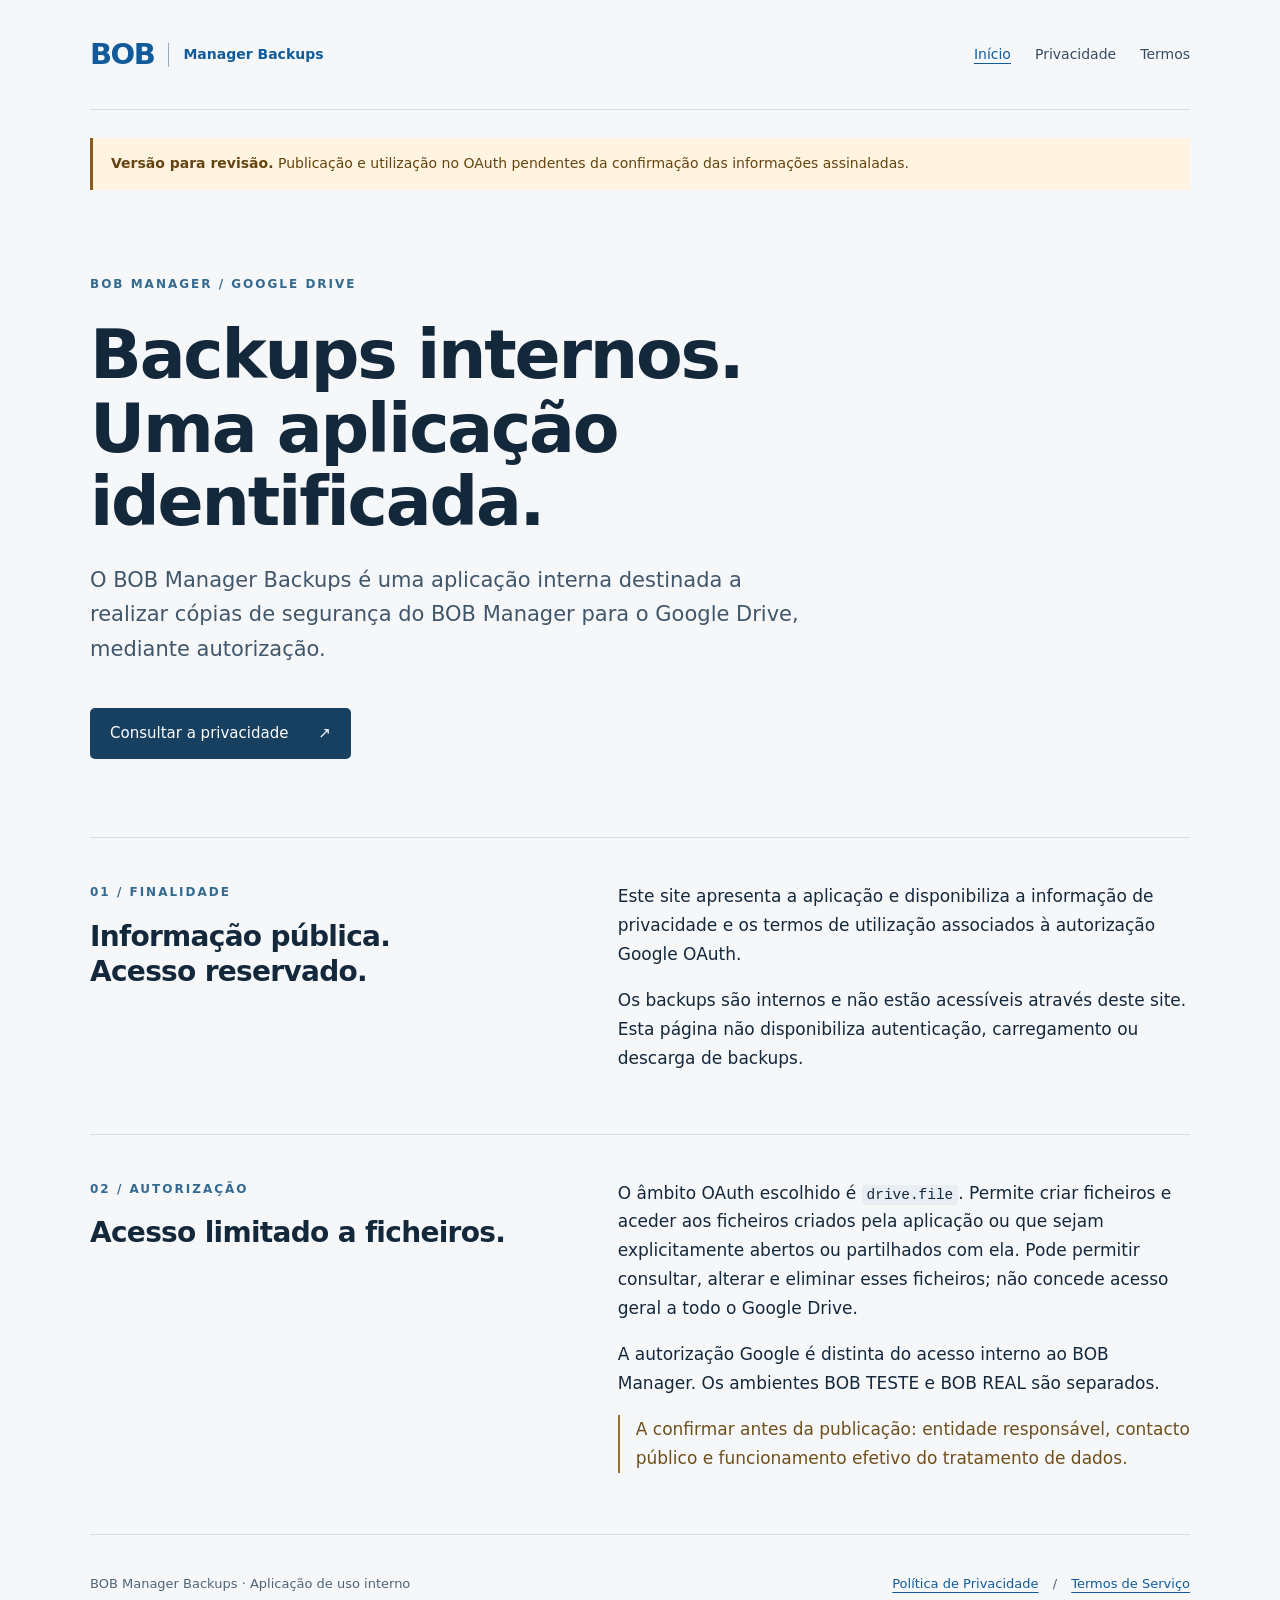
==== docs/index.html @ f1970cee "Preparar páginas institucionais e plano de publicação sem ativar Pages" ====
<!doctype html>
<html lang="pt-PT"><head><meta charset="utf-8"><meta name="viewport" content="width=device-width, initial-scale=1"><meta name="robots" content="noindex, nofollow"><meta name="description" content="Informação sobre a aplicação interna BOB Manager Backups e a integração com o Google Drive."><title>Apresentação · BOB Manager Backups</title><link rel="stylesheet" href="./assets/style.css"></head><body><a class="skip" href="#conteudo">Saltar para o conteúdo</a><header class="wrap"><a class="brand" href="./">BOB<span>Manager Backups</span></a><nav aria-label="Navegação principal"><a href="./" aria-current="page">Início</a><a href="./privacidade/">Privacidade</a><a href="./termos/">Termos</a></nav></header><main id="conteudo" class="wrap"><aside class="notice" aria-label="Estado do documento"><strong>Versão para revisão.</strong> Publicação e utilização no OAuth pendentes da confirmação das informações assinaladas.</aside><section class="hero"><p class="eyebrow">BOB MANAGER / GOOGLE DRIVE</p><h1>Backups internos.<br>Uma aplicação identificada.</h1><p class="lead">O BOB Manager Backups é uma aplicação interna destinada a realizar cópias de segurança do BOB Manager para o Google Drive, mediante autorização.</p><a class="button" href="./privacidade/">Consultar a privacidade <span aria-hidden="true">↗</span></a></section><section class="details" aria-labelledby="finalidade"><div><p class="eyebrow">01 / FINALIDADE</p><h2 id="finalidade">Informação pública.<br>Acesso reservado.</h2></div><div><p>Este site apresenta a aplicação e disponibiliza a informação de privacidade e os termos de utilização associados à autorização Google OAuth.</p><p>Os backups são internos e não estão acessíveis através deste site. Esta página não disponibiliza autenticação, carregamento ou descarga de backups.</p></div></section><section class="details" aria-labelledby="permissao"><div><p class="eyebrow">02 / AUTORIZAÇÃO</p><h2 id="permissao">Acesso limitado a ficheiros.</h2></div><div><p>O âmbito OAuth escolhido é <code>drive.file</code>. Permite criar ficheiros e aceder aos ficheiros criados pela aplicação ou que sejam explicitamente abertos ou partilhados com ela. Pode permitir consultar, alterar e eliminar esses ficheiros; não concede acesso geral a todo o Google Drive.</p><p>A autorização Google é distinta do acesso interno ao BOB Manager. Os ambientes BOB TESTE e BOB REAL são separados.</p><p class="pending">A confirmar antes da publicação: entidade responsável, contacto público e funcionamento efetivo do tratamento de dados.</p></div></section></main><footer class="wrap"><p>BOB Manager Backups · Aplicação de uso interno</p><p><a href="./privacidade/">Política de Privacidade</a> <span aria-hidden="true">/</span> <a href="./termos/">Termos de Serviço</a></p></footer></body></html>
---- docs/assets/style.css ----
*{box-sizing:border-box}html{color-scheme:light;scroll-behavior:smooth}body{margin:0;background:#f6f7f9;color:#14283c;font:17px/1.7 system-ui,-apple-system,BlinkMacSystemFont,"Segoe UI",sans-serif}.wrap{width:min(1100px,calc(100% - 48px));margin:auto}header{display:flex;align-items:center;justify-content:space-between;gap:28px;padding:30px 0;border-bottom:1px solid #d4dce4}.brand{display:flex;align-items:center;gap:14px;font-size:29px;font-weight:800;text-decoration:none;letter-spacing:-1.5px}.brand span{border-left:1px solid #9aaabd;padding-left:14px;font-size:14px;font-weight:600;letter-spacing:0}a{color:#125b9a;text-underline-offset:4px}nav{display:flex;gap:24px}nav a{font-size:14px;text-decoration:none;color:#354b61}nav a[aria-current]{text-decoration:underline;color:#125b9a}a:focus-visible{outline:3px solid #007aa8;outline-offset:5px}.skip{position:absolute;left:20px;top:-100px;background:white;padding:8px;z-index:10}.skip:focus{top:10px}.notice{margin-top:28px;border-left:3px solid #8c581b;background:#fff4df;padding:14px 18px;color:#654312;font-size:14px}.hero{padding:72px 0 78px;max-width:850px}.eyebrow{font-size:12px;letter-spacing:2px;font-weight:750;color:#346a8f}h1{font-size:clamp(38px,5.5vw,68px);letter-spacing:-2.2px;line-height:1.08;margin:24px 0}h2{font-size:28px;letter-spacing:-.7px;line-height:1.25;margin:16px 0}.lead{font-size:21px;line-height:1.65;max-width:730px;color:#40566a}.button{display:inline-flex;gap:30px;margin-top:20px;background:#173f60;color:white;text-decoration:none;padding:13px 20px;border-radius:5px;font-size:15px}.button:hover{background:#0f2d46}.details{display:grid;grid-template-columns:1fr 1.25fr;gap:70px;padding:44px 0;border-top:1px solid #d4dce4}.details p:first-child{margin-top:0}code{font-size:.85em;overflow-wrap:anywhere;background:#e8eef3;padding:2px 5px;border-radius:3px}.pending{border-left:2px solid #96712a;padding-left:16px;color:#6e501c}.legal{max-width:800px;padding:50px 0 70px}.legal h1{font-size:clamp(36px,5vw,56px)}.legal h2{margin-top:40px;font-size:24px}footer{border-top:1px solid #d4dce4;display:flex;justify-content:space-between;gap:20px;padding:25px 0 40px;font-size:13px;color:#506477}footer span{margin:0 10px}@media(max-width:650px){.wrap{width:calc(100% - 36px)}header{align-items:flex-start;flex-direction:column;gap:18px;padding:23px 0}nav{gap:22px}.hero{padding:45px 0 50px}h1{letter-spacing:-1.3px}.lead{font-size:19px}.details{grid-template-columns:1fr;gap:16px;padding:30px 0}footer{flex-direction:column;gap:0}.legal{padding-top:30px}}@media(prefers-reduced-motion:reduce){html{scroll-behavior:auto}}
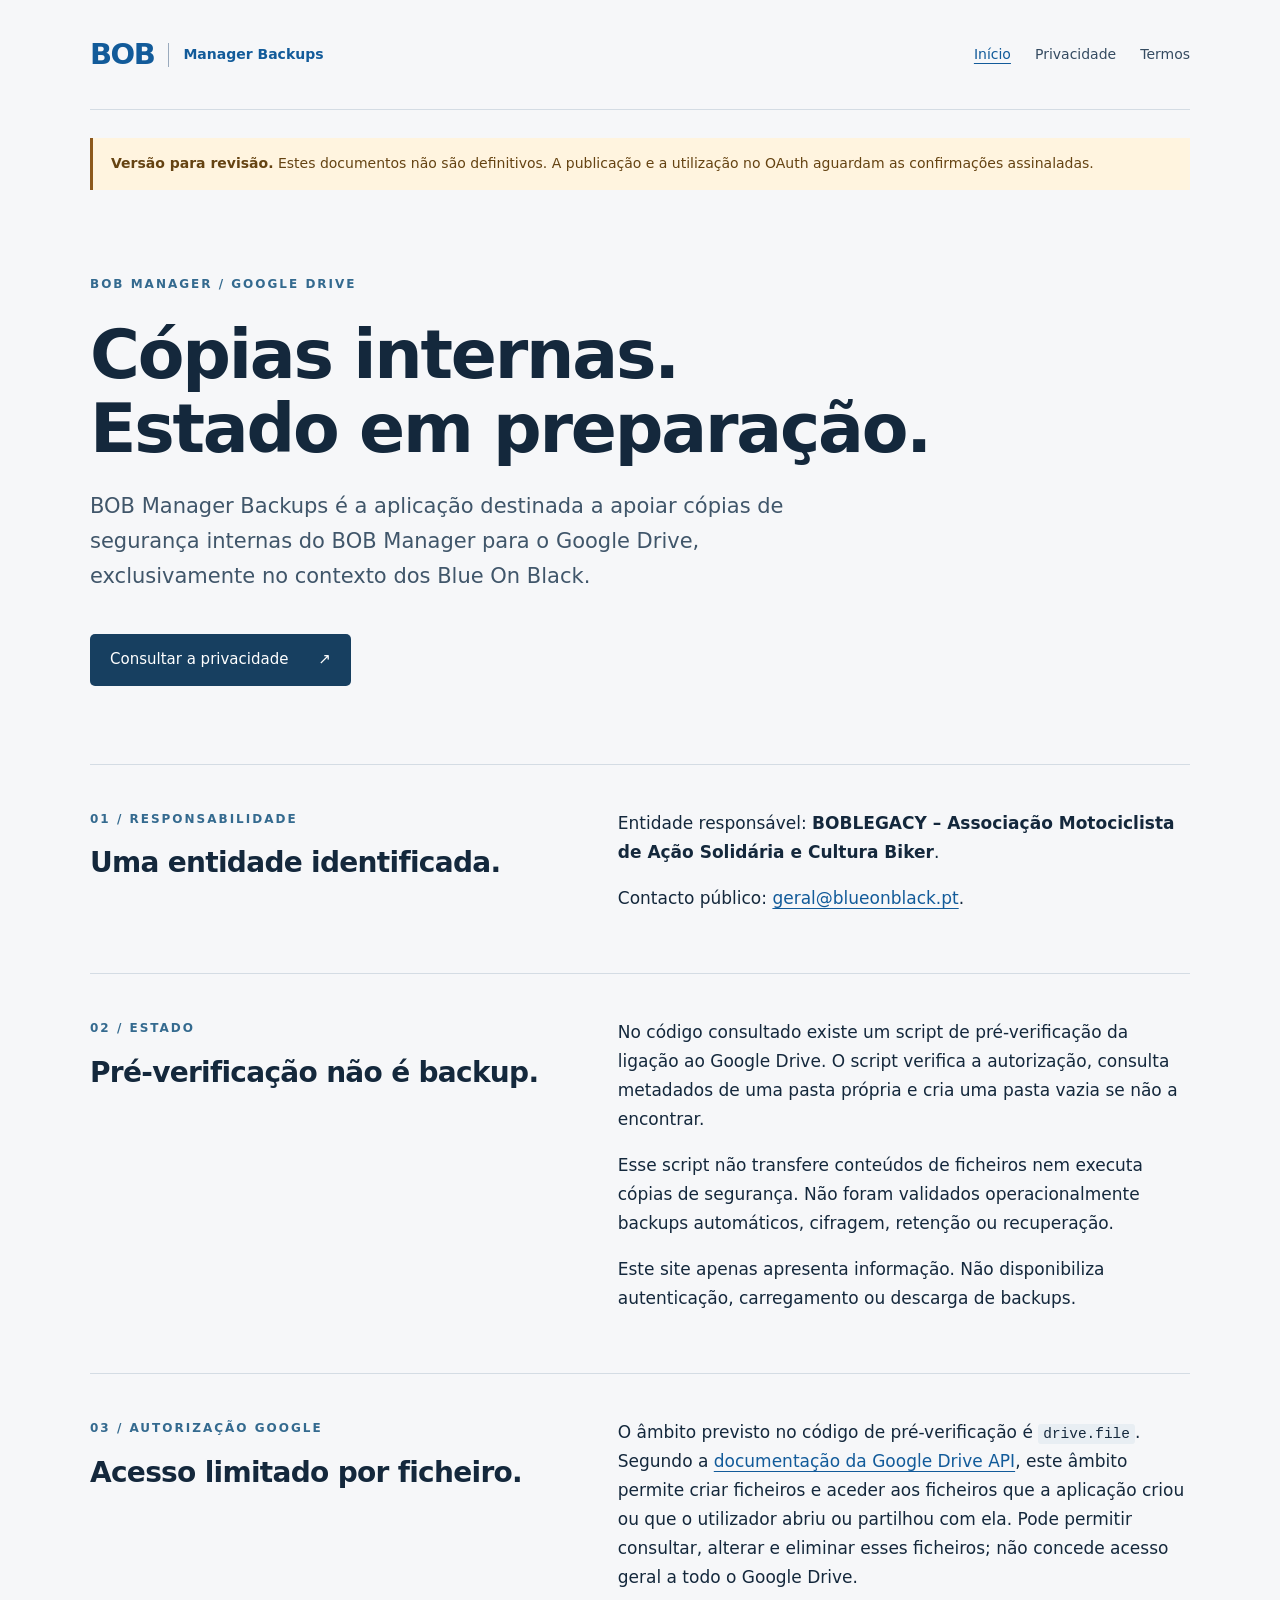
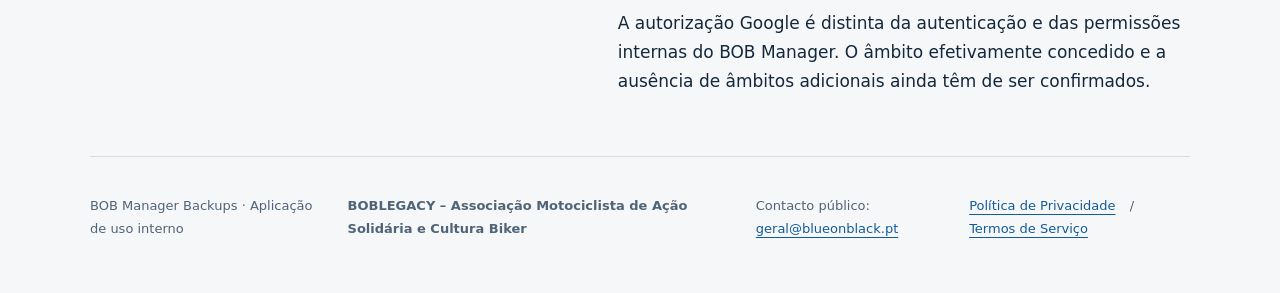
==== commit a36f7b76: "docs: clarify backup status and controller contact" ====
--- a/docs/index.html
+++ b/docs/index.html
@@ -1,2 +1,71 @@
 <!doctype html>
-<html lang="pt-PT"><head><meta charset="utf-8"><meta name="viewport" content="width=device-width, initial-scale=1"><meta name="robots" content="noindex, nofollow"><meta name="description" content="Informação sobre a aplicação interna BOB Manager Backups e a integração com o Google Drive."><title>Apresentação · BOB Manager Backups</title><link rel="stylesheet" href="./assets/style.css"></head><body><a class="skip" href="#conteudo">Saltar para o conteúdo</a><header class="wrap"><a class="brand" href="./">BOB<span>Manager Backups</span></a><nav aria-label="Navegação principal"><a href="./" aria-current="page">Início</a><a href="./privacidade/">Privacidade</a><a href="./termos/">Termos</a></nav></header><main id="conteudo" class="wrap"><aside class="notice" aria-label="Estado do documento"><strong>Versão para revisão.</strong> Publicação e utilização no OAuth pendentes da confirmação das informações assinaladas.</aside><section class="hero"><p class="eyebrow">BOB MANAGER / GOOGLE DRIVE</p><h1>Backups internos.<br>Uma aplicação identificada.</h1><p class="lead">O BOB Manager Backups é uma aplicação interna destinada a realizar cópias de segurança do BOB Manager para o Google Drive, mediante autorização.</p><a class="button" href="./privacidade/">Consultar a privacidade <span aria-hidden="true">↗</span></a></section><section class="details" aria-labelledby="finalidade"><div><p class="eyebrow">01 / FINALIDADE</p><h2 id="finalidade">Informação pública.<br>Acesso reservado.</h2></div><div><p>Este site apresenta a aplicação e disponibiliza a informação de privacidade e os termos de utilização associados à autorização Google OAuth.</p><p>Os backups são internos e não estão acessíveis através deste site. Esta página não disponibiliza autenticação, carregamento ou descarga de backups.</p></div></section><section class="details" aria-labelledby="permissao"><div><p class="eyebrow">02 / AUTORIZAÇÃO</p><h2 id="permissao">Acesso limitado a ficheiros.</h2></div><div><p>O âmbito OAuth escolhido é <code>drive.file</code>. Permite criar ficheiros e aceder aos ficheiros criados pela aplicação ou que sejam explicitamente abertos ou partilhados com ela. Pode permitir consultar, alterar e eliminar esses ficheiros; não concede acesso geral a todo o Google Drive.</p><p>A autorização Google é distinta do acesso interno ao BOB Manager. Os ambientes BOB TESTE e BOB REAL são separados.</p><p class="pending">A confirmar antes da publicação: entidade responsável, contacto público e funcionamento efetivo do tratamento de dados.</p></div></section></main><footer class="wrap"><p>BOB Manager Backups · Aplicação de uso interno</p><p><a href="./privacidade/">Política de Privacidade</a> <span aria-hidden="true">/</span> <a href="./termos/">Termos de Serviço</a></p></footer></body></html>
+<html lang="pt-PT">
+<head>
+  <meta charset="utf-8">
+  <meta name="viewport" content="width=device-width, initial-scale=1">
+  <meta name="robots" content="noindex, nofollow">
+  <meta name="description" content="Informação para revisão sobre BOB Manager Backups, aplicação interna da BOBLEGACY para cópias de segurança no Google Drive.">
+  <title>Apresentação · BOB Manager Backups</title>
+  <link rel="stylesheet" href="./assets/style.css">
+</head>
+<body>
+  <a class="skip" href="#conteudo">Saltar para o conteúdo</a>
+  <header class="wrap">
+    <a class="brand" href="./">BOB<span>Manager Backups</span></a>
+    <nav aria-label="Navegação principal">
+      <a href="./" aria-current="page">Início</a>
+      <a href="./privacidade/">Privacidade</a>
+      <a href="./termos/">Termos</a>
+    </nav>
+  </header>
+  <main id="conteudo" class="wrap">
+    <aside class="notice" aria-label="Estado do documento">
+      <strong>Versão para revisão.</strong>
+      Estes documentos não são definitivos. A publicação e a utilização no OAuth aguardam as confirmações assinaladas.
+    </aside>
+    <section class="hero">
+      <p class="eyebrow">BOB MANAGER / GOOGLE DRIVE</p>
+      <h1>Cópias internas.<br>Estado em preparação.</h1>
+      <p class="lead">BOB Manager Backups é a aplicação destinada a apoiar cópias de segurança internas do BOB Manager para o Google Drive, exclusivamente no contexto dos Blue On Black.</p>
+      <a class="button" href="./privacidade/">Consultar a privacidade <span aria-hidden="true">↗</span></a>
+    </section>
+    <section class="details" aria-labelledby="responsavel">
+      <div>
+        <p class="eyebrow">01 / RESPONSABILIDADE</p>
+        <h2 id="responsavel">Uma entidade identificada.</h2>
+      </div>
+      <div>
+        <p>Entidade responsável: <strong>BOBLEGACY – Associação Motociclista de Ação Solidária e Cultura Biker</strong>.</p>
+        <p>Contacto público: <a href="mailto:geral@blueonblack.pt">geral@blueonblack.pt</a>.</p>
+      </div>
+    </section>
+    <section class="details" aria-labelledby="estado">
+      <div>
+        <p class="eyebrow">02 / ESTADO</p>
+        <h2 id="estado">Pré-verificação não é backup.</h2>
+      </div>
+      <div>
+        <p>No código consultado existe um script de pré-verificação da ligação ao Google Drive. O script verifica a autorização, consulta metadados de uma pasta própria e cria uma pasta vazia se não a encontrar.</p>
+        <p>Esse script não transfere conteúdos de ficheiros nem executa cópias de segurança. Não foram validados operacionalmente backups automáticos, cifragem, retenção ou recuperação.</p>
+        <p>Este site apenas apresenta informação. Não disponibiliza autenticação, carregamento ou descarga de backups.</p>
+      </div>
+    </section>
+    <section class="details" aria-labelledby="permissao">
+      <div>
+        <p class="eyebrow">03 / AUTORIZAÇÃO GOOGLE</p>
+        <h2 id="permissao">Acesso limitado por ficheiro.</h2>
+      </div>
+      <div>
+        <p>O âmbito previsto no código de pré-verificação é <code>drive.file</code>. Segundo a <a href="https://developers.google.com/workspace/drive/api/guides/api-specific-auth">documentação da Google Drive API</a>, este âmbito permite criar ficheiros e aceder aos ficheiros que a aplicação criou ou que o utilizador abriu ou partilhou com ela. Pode permitir consultar, alterar e eliminar esses ficheiros; não concede acesso geral a todo o Google Drive.</p>
+        <p>A autorização Google é distinta da autenticação e das permissões internas do BOB Manager. O âmbito efetivamente concedido e a ausência de âmbitos adicionais ainda têm de ser confirmados.</p>
+      </div>
+    </section>
+  </main>
+  <footer class="wrap">
+    <p>BOB Manager Backups · Aplicação de uso interno</p>
+    <p><strong>BOBLEGACY – Associação Motociclista de Ação Solidária e Cultura Biker</strong></p>
+    <p>Contacto público: <a href="mailto:geral@blueonblack.pt">geral@blueonblack.pt</a></p>
+    <p><a href="./privacidade/">Política de Privacidade</a> <span aria-hidden="true">/</span> <a href="./termos/">Termos de Serviço</a></p>
+  </footer>
+</body>
+</html>
